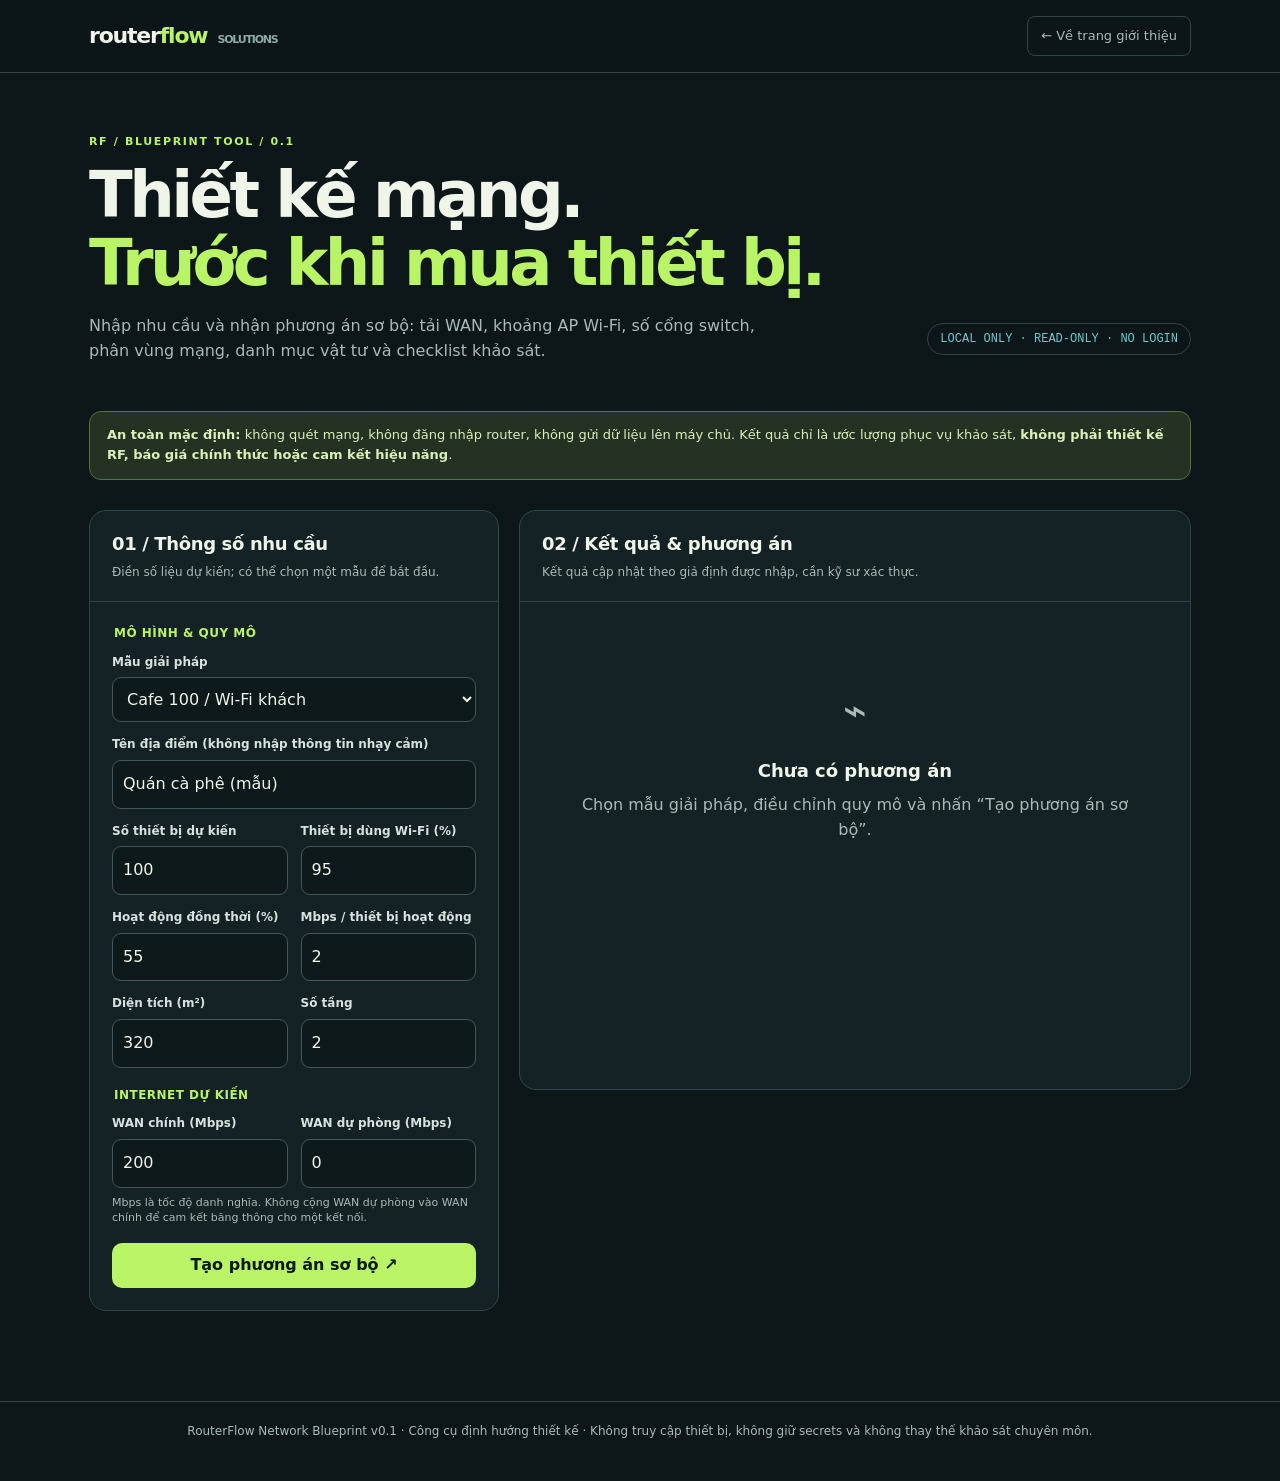
==== blueprint.html @ 82079899 "feat(blueprint): publish browser-only network planning tool" ====
<!doctype html>
<html lang="vi">
<head>
<meta charset="utf-8">
<meta name="viewport" content="width=device-width,initial-scale=1">
<meta name="theme-color" content="#0d1618">
<meta name="description" content="RouterFlow Network Blueprint: mô phỏng phương án WAN, LAN, Wi-Fi và danh mục vật tư theo dữ liệu bạn cung cấp. Công cụ chỉ tính toán cục bộ, không truy cập router.">
<title>Network Blueprint — RouterFlow</title>
<style>
:root{color-scheme:dark;--bg:#0d1618;--paper:#152225;--card:#1c2c30;--line:#33454a;--fg:#eff5e9;--muted:#a9bab7;--accent:#b8f465;--cyan:#67cbd1;--danger:#ffbf96;font-family:Inter,system-ui,-apple-system,"Segoe UI",sans-serif}
*{box-sizing:border-box}html{scroll-behavior:smooth}body{margin:0;background:var(--bg);color:var(--fg);line-height:1.55}
a{color:inherit}a:hover{color:var(--accent)}.wrap{max-width:1150px;margin:auto;padding:0 24px}
header{position:sticky;top:0;background:#0d1618ed;backdrop-filter:blur(14px);border-bottom:1px solid var(--line);z-index:10}
.nav{height:72px;display:flex;align-items:center;justify-content:space-between;gap:16px}.brand{text-decoration:none;font-size:22px;font-weight:850;letter-spacing:-1.2px}.brand b{color:var(--accent)}.nav a.back{font-size:13px;color:var(--muted);text-decoration:none;border:1px solid var(--line);padding:9px 13px;border-radius:8px}
.hero{padding:60px 0 26px;display:flex;justify-content:space-between;align-items:end;gap:24px}.eyebrow{color:var(--accent);letter-spacing:.15em;font-size:11px;font-weight:800;text-transform:uppercase}.hero h1{font-size:clamp(38px,5vw,64px);line-height:1.06;letter-spacing:-.055em;margin:12px 0 16px;max-width:750px}.hero h1 span{color:var(--accent)}.hero p{color:var(--muted);max-width:680px;font-size:16px;margin:0}.hero-tag{font:12px ui-monospace,monospace;color:var(--cyan);border:1px solid var(--line);border-radius:99px;padding:8px 12px;white-space:nowrap;margin-bottom:8px}
.notice{margin:22px 0 30px;border:1px solid #56713b;padding:13px 17px;border-radius:12px;color:#d9f0bb;background:#243123;font-size:13px}
.layout{display:grid;grid-template-columns:410px minmax(0,1fr);gap:20px;align-items:start;padding-bottom:90px}
.panel{background:var(--paper);border:1px solid var(--line);border-radius:17px;overflow:hidden}.panel-head{padding:19px 22px;border-bottom:1px solid var(--line)}.panel-head h2{margin:0;font-size:18px;letter-spacing:-.02em}.panel-head p{margin:6px 0 0;color:var(--muted);font-size:12px}.panel-body{padding:22px}
fieldset{border:0;padding:0;margin:0 0 18px}legend{font-weight:800;margin-bottom:10px;font-size:12px;color:var(--accent);letter-spacing:.04em;text-transform:uppercase}.fields{display:grid;grid-template-columns:1fr 1fr;gap:13px}.field{display:flex;flex-direction:column;gap:6px;min-width:0}.field.full{grid-column:1/-1}
label{font-size:12px;color:#d7e2dd;font-weight:650}input,select{width:100%;border:1px solid #42575a;background:#0d191b;color:var(--fg);font:inherit;padding:11px 10px;border-radius:9px;min-height:44px;outline:0}input:focus,select:focus{border-color:var(--accent);box-shadow:0 0 0 3px #b8f46522}
.hint{font-size:11px;color:var(--muted);line-height:1.35}.btn{border:0;border-radius:10px;min-height:44px;font:inherit;font-weight:800;cursor:pointer;padding:10px 15px}.btn-primary{background:var(--accent);color:#0b1813;width:100%}.btn-primary:hover{background:#d1ff91}.btn-secondary{background:#243638;color:var(--fg);border:1px solid var(--line)}.btn:focus-visible{outline:3px solid var(--cyan);outline-offset:3px}.actions{display:flex;flex-wrap:wrap;gap:8px;margin-top:18px}.actions .btn{flex:1 1 120px;font-size:13px}.error{display:none;background:#492a28;border:1px solid #a3684f;color:#fff0d8;border-radius:8px;padding:12px;margin:0 0 15px;font-size:13px}
.output{min-height:580px}.empty{padding:55px 32px;text-align:center;color:var(--muted)}.empty .glyph{font-size:40px;display:block;margin-bottom:16px}.empty strong{display:block;color:var(--fg);font-size:18px;margin-bottom:8px}
.output-view{display:none}.output-view.show{display:block}.kpis{display:grid;grid-template-columns:repeat(3,1fr);gap:10px;margin-bottom:20px}.kpi{border:1px solid var(--line);background:var(--card);border-radius:11px;padding:14px}.kpi strong{display:block;font-size:25px;font-weight:850;letter-spacing:-.04em}.kpi small{display:block;color:var(--muted);font-size:11px}
.draft{display:inline-flex;gap:6px;align-items:center;border:1px solid #786443;border-radius:99px;background:#3b3322;color:#ffd6a0;font-size:11px;padding:4px 9px;font-weight:750}
.result-title{font-size:25px;line-height:1.2;letter-spacing:-.03em;margin:10px 0 4px}.result-sub{color:var(--muted);font-size:12px;margin:0 0 20px}.section-title{margin:21px 0 10px;font-size:12px;letter-spacing:.12em;color:var(--cyan);font-weight:800}
.topology{border:1px solid var(--line);background:#101b1d;border-radius:12px;padding:16px;margin-bottom:6px;text-align:center}.topo-line{font-size:11px;letter-spacing:.02em;color:var(--muted)}.topo-core{display:flex;gap:9px;justify-content:center;flex-wrap:wrap;margin-top:10px}.topo-node{padding:7px 10px;border:1px solid #4a706a;border-radius:7px;background:#1c3433;font-size:12px;font-weight:750}.topo-node.accent{border-color:#9bc35e;color:var(--accent)}
.tags{display:flex;flex-wrap:wrap;gap:7px}.tag{padding:6px 9px;border-radius:6px;border:1px solid var(--line);font-size:11px;color:#cfddd8;background:var(--card)}
table{width:100%;border-collapse:collapse;font-size:12px}th{color:var(--muted);text-align:left;font-weight:600;padding:8px 5px;border-bottom:1px solid var(--line)}td{padding:11px 5px;border-bottom:1px solid #2c3d40;vertical-align:top}td:nth-child(2){white-space:nowrap;font-weight:850;color:var(--accent)}td small{color:var(--muted);display:block}.money{font-size:23px;color:var(--accent);font-weight:850;letter-spacing:-.035em}.bullets{margin:0;padding-left:19px;color:#d8dfd9;font-size:12px}.bullets li{margin-bottom:7px}.bullets.warning li::marker{color:var(--danger)}
.report{white-space:pre-wrap;overflow-wrap:anywhere;background:#101b1d;padding:18px;border-radius:8px;border:1px solid var(--line);color:#cddbd3;font-size:11px;line-height:1.65;max-height:260px;overflow:auto}
footer{padding:20px 0 40px;text-align:center;font-size:12px;color:var(--muted);border-top:1px solid var(--line)}
@media(max-width:850px){.layout{grid-template-columns:1fr}.hero{padding-top:42px}.hero-tag{display:none}.empty{padding:28px}}
@media(max-width:460px){.wrap{padding:0 14px}.nav{height:62px}.hero h1{font-size:39px}.panel-body{padding:16px}.fields{gap:11px}.kpi{padding:10px}.kpi strong{font-size:21px}.kpi small{font-size:10px}.actions .btn{flex:1 1 100%}}
@media print{*{color:#111!important;background:#fff!important;box-shadow:none!important}header,.hero,.notice,.input-panel,.actions,footer,.empty{display:none!important}.wrap{max-width:none;padding:0}.layout{display:block}.panel{border:0}.panel-head{display:none}.output-view{display:block!important}.report{max-height:none;overflow:visible;border:0;padding:0;font-size:10px;white-space:pre-wrap}.output-view>*:not(.report){display:none!important}body{font-family:Arial,sans-serif}@page{size:A4;margin:17mm}}
</style>
<script defer src="./assets/blueprint-engine.js"></script>
</head>
<body>
<header><div class="wrap nav"><a class="brand" href="./index.html">router<b>flow</b><span style="color:#8caaa4;font-size:11px;font-weight:600;margin-left:10px">SOLUTIONS</span></a><a href="./index.html" class="back">← Về trang giới thiệu</a></div></header>
<main class="wrap">
<section class="hero"><div><div class="eyebrow">RF / Blueprint Tool / 0.1</div><h1>Thiết kế mạng.<br><span>Trước khi mua thiết bị.</span></h1><p>Nhập nhu cầu và nhận phương án sơ bộ: tải WAN, khoảng AP Wi-Fi, số cổng switch, phân vùng mạng, danh mục vật tư và checklist khảo sát.</p></div><div class="hero-tag">LOCAL ONLY · READ-ONLY · NO LOGIN</div></section>
<div class="notice" role="note"><strong>An toàn mặc định:</strong> không quét mạng, không đăng nhập router, không gửi dữ liệu lên máy chủ. Kết quả chỉ là ước lượng phục vụ khảo sát, <strong>không phải thiết kế RF, báo giá chính thức hoặc cam kết hiệu năng</strong>.</div>
<div class="layout">
<section class="panel input-panel" aria-labelledby="inputTitle">
 <div class="panel-head"><h2 id="inputTitle">01 / Thông số nhu cầu</h2><p>Điền số liệu dự kiến; có thể chọn một mẫu để bắt đầu.</p></div>
 <div class="panel-body">
 <form id="blueprintForm" novalidate>
  <fieldset><legend>Mô hình & quy mô</legend><div class="fields">
    <div class="field full"><label for="scenario">Mẫu giải pháp</label><select id="scenario" name="scenario"><option value="cafe">Cafe 100 / Wi-Fi khách</option><option value="live">LiveGuard / Studio livestream</option><option value="device">DeviceGrid / Lab nhiều thiết bị</option><option value="agency">AgencyNet / Văn phòng</option></select></div>
    <div class="field full"><label for="site">Tên địa điểm (không nhập thông tin nhạy cảm)</label><input id="site" name="site" maxlength="80" value="Quán cà phê (mẫu)" autocomplete="off"></div>
    <div class="field"><label for="devices">Số thiết bị dự kiến</label><input id="devices" name="devices" type="number" min="1" max="2000" step="1" value="100"></div>
    <div class="field"><label for="wifiPercent">Thiết bị dùng Wi-Fi (%)</label><input id="wifiPercent" name="wifiPercent" type="number" min="0" max="100" step="1" value="95"></div>
    <div class="field"><label for="activePercent">Hoạt động đồng thời (%)</label><input id="activePercent" name="activePercent" type="number" min="10" max="100" step="1" value="55"></div>
    <div class="field"><label for="mbpsPerActive">Mbps / thiết bị hoạt động</label><input id="mbpsPerActive" name="mbpsPerActive" type="number" min=".2" max="50" step=".1" value="2"></div>
    <div class="field"><label for="areaM2">Diện tích (m²)</label><input id="areaM2" name="areaM2" type="number" min="20" max="30000" step="1" value="320"></div>
    <div class="field"><label for="floors">Số tầng</label><input id="floors" name="floors" type="number" min="1" max="30" step="1" value="2"></div>
   </div></fieldset>
  <fieldset><legend>Internet dự kiến</legend><div class="fields">
    <div class="field"><label for="wanMain">WAN chính (Mbps)</label><input id="wanMain" name="wanMain" type="number" min="1" max="100000" step="1" value="200"></div>
    <div class="field"><label for="wanBackup">WAN dự phòng (Mbps)</label><input id="wanBackup" name="wanBackup" type="number" min="0" max="100000" step="1" value="0"></div>
   </div><div class="hint" style="margin-top:8px">Mbps là tốc độ danh nghĩa. Không cộng WAN dự phòng vào WAN chính để cam kết băng thông cho một kết nối.</div></fieldset>
  <div class="error" id="errors" role="alert" aria-live="assertive"></div>
  <button type="submit" class="btn btn-primary">Tạo phương án sơ bộ ↗</button>
 </form></div>
</section>
<section class="panel output" aria-labelledby="outputTitle"><div class="panel-head"><h2 id="outputTitle">02 / Kết quả & phương án</h2><p>Kết quả cập nhật theo giả định được nhập, cần kỹ sư xác thực.</p></div><div class="panel-body">
<div class="empty" id="empty"><span class="glyph">⌁</span><strong>Chưa có phương án</strong>Chọn mẫu giải pháp, điều chỉnh quy mô và nhấn “Tạo phương án sơ bộ”.</div>
<div class="output-view" id="output" aria-live="polite">
 <span class="draft">● BẢN NHÁP · CẦN KỸ SƯ DUYỆT</span><h2 class="result-title" id="resultTitle"></h2><p class="result-sub" id="resultSub"></p>
 <div class="kpis"><div class="kpi"><small>Hoạt động đồng thời</small><strong id="metricActive">—</strong></div><div class="kpi"><small>WAN hoạch định</small><strong id="metricWan">—</strong><small>Mbps / giả định 70% tải</small></div><div class="kpi"><small>AP dự kiến</small><strong id="metricAp">—</strong><small>Chờ khảo sát RF</small></div></div>
 <div class="section-title">SƠ ĐỒ PHÂN ĐOẠN SƠ BỘ</div><div class="topology"><div class="topo-line" id="topologyLabel"></div><div class="topo-core"><span class="topo-node accent">ROUTER / FIREWALL</span><span class="topo-node">SWITCH MANAGED</span><span class="topo-node">VLAN / AP / LAN</span></div></div><div class="section-title">NHÓM MẠNG GỢI Ý</div><div class="tags" id="segments"></div>
 <div class="section-title">DANH MỤC VẬT TƯ ĐỊNH HƯỚNG</div><table><thead><tr><th>Hạng mục / điều kiện</th><th>Số lượng</th></tr></thead><tbody id="bom"></tbody></table>
 <div class="section-title">PHÍ DỊCH VỤ THAM KHẢO</div><div class="money" id="fees"></div><p class="hint">Chưa bao gồm phần cứng, thi công, ISP và thuế. Không phải báo giá.</p>
 <div class="section-title">CẦN XÁC MINH</div><ul class="bullets warning" id="warnings"></ul>
 <div class="section-title">CHECKLIST KỸ SƯ</div><ul class="bullets" id="checkpoints"></ul>
 <div class="section-title">BẢN ĐỀ XUẤT CÓ THỂ SAO CHÉP</div><pre class="report" id="report" tabindex="0"></pre>
 <div class="actions"><button type="button" id="print" class="btn btn-primary">In / Lưu PDF</button><button type="button" id="copy" class="btn btn-secondary">Sao chép</button><button type="button" id="download" class="btn btn-secondary">Lưu .txt</button></div>
 <p class="hint" style="margin-top:12px">Dữ liệu chỉ xử lý trong trình duyệt; xuất PDF bằng tính năng In → Save as PDF của hệ điều hành. Không có chức năng gửi lead tự động.</p>
</div>
</div></section>
</div></main>
<footer><div class="wrap">RouterFlow Network Blueprint v0.1 · Công cụ định hướng thiết kế · Không truy cập thiết bị, không giữ secrets và không thay thế khảo sát chuyên môn.</div></footer>
<script>
window.addEventListener('DOMContentLoaded',()=>{
 const api=window.RouterFlowBlueprint;
 if(!api){document.getElementById('errors').textContent='Không tải được bộ tính toán. Vui lòng thử tải lại trang.';document.getElementById('errors').style.display='block';return;}
 const form=document.getElementById('blueprintForm');
 const el=id=>document.getElementById(id);
 let latest=null;
 function preset(name){const p=api.PRESETS[name];if(!p)return;for(const [key,val]of Object.entries(p)){const control=form.elements.namedItem(key);if(control)control.value=String(val)}}
 el('scenario').addEventListener('change',e=>preset(e.target.value));
 function list(container,items){container.replaceChildren();for(const value of items){const li=document.createElement('li');li.textContent=value;container.append(li)}}
 form.addEventListener('submit',e=>{
   e.preventDefault();
   const raw=Object.fromEntries(new FormData(form).entries());
   const result=api.design(raw);
   if(!result.ok){latest=null;el('errors').style.display='block';el('errors').textContent=result.errors.join(' ');el('output').classList.remove('show');el('empty').style.display='block';return;}
   latest=result;el('errors').style.display='none';el('empty').style.display='none';el('output').classList.add('show');
   const s=result.summary;
   el('resultTitle').textContent=result.site;
   el('resultSub').textContent=result.name+' · Wi-Fi '+s.wifiDevices+' thiết bị · LAN '+s.wiredDevices+' thiết bị';
   el('metricActive').textContent=String(s.activeDevices);
   el('metricWan').textContent=String(s.wanPlanningMbps);
   el('metricAp').textContent=s.apRange.join('–');
   el('topologyLabel').textContent=result.topology;
   const segments=el('segments');segments.replaceChildren();
   for(const name of result.segments){const span=document.createElement('span');span.className='tag';span.textContent=name;segments.append(span);}
   const tbody=el('bom');tbody.replaceChildren();
   for(const item of result.bom){const row=document.createElement('tr');const a=document.createElement('td');a.textContent=item.name;const small=document.createElement('small');small.textContent=item.note;a.append(small);const b=document.createElement('td');b.textContent=item.qty;row.append(a,b);tbody.append(row);}
   el('fees').textContent=api.money(result.service.low)+' – '+api.money(result.service.high);
   list(el('warnings'),result.warnings);list(el('checkpoints'),result.checkpoints);
   el('report').textContent=api.asText(result);
 });
 el('print').addEventListener('click',()=>{if(latest)window.print()});
 el('copy').addEventListener('click',async()=>{if(!latest)return;try{await navigator.clipboard.writeText(api.asText(latest));el('copy').textContent='✓ Đã sao chép';}catch{el('report').focus();el('copy').textContent='Chọn nội dung để sao chép';}});
 el('download').addEventListener('click',()=>{if(!latest)return;const blob=new Blob([api.asText(latest)],{type:'text/plain;charset=utf-8'});const url=URL.createObjectURL(blob);const a=document.createElement('a');a.href=url;a.download='routerflow-blueprint.txt';a.click();setTimeout(()=>URL.revokeObjectURL(url),1000);});
});
</script>
</body></html>
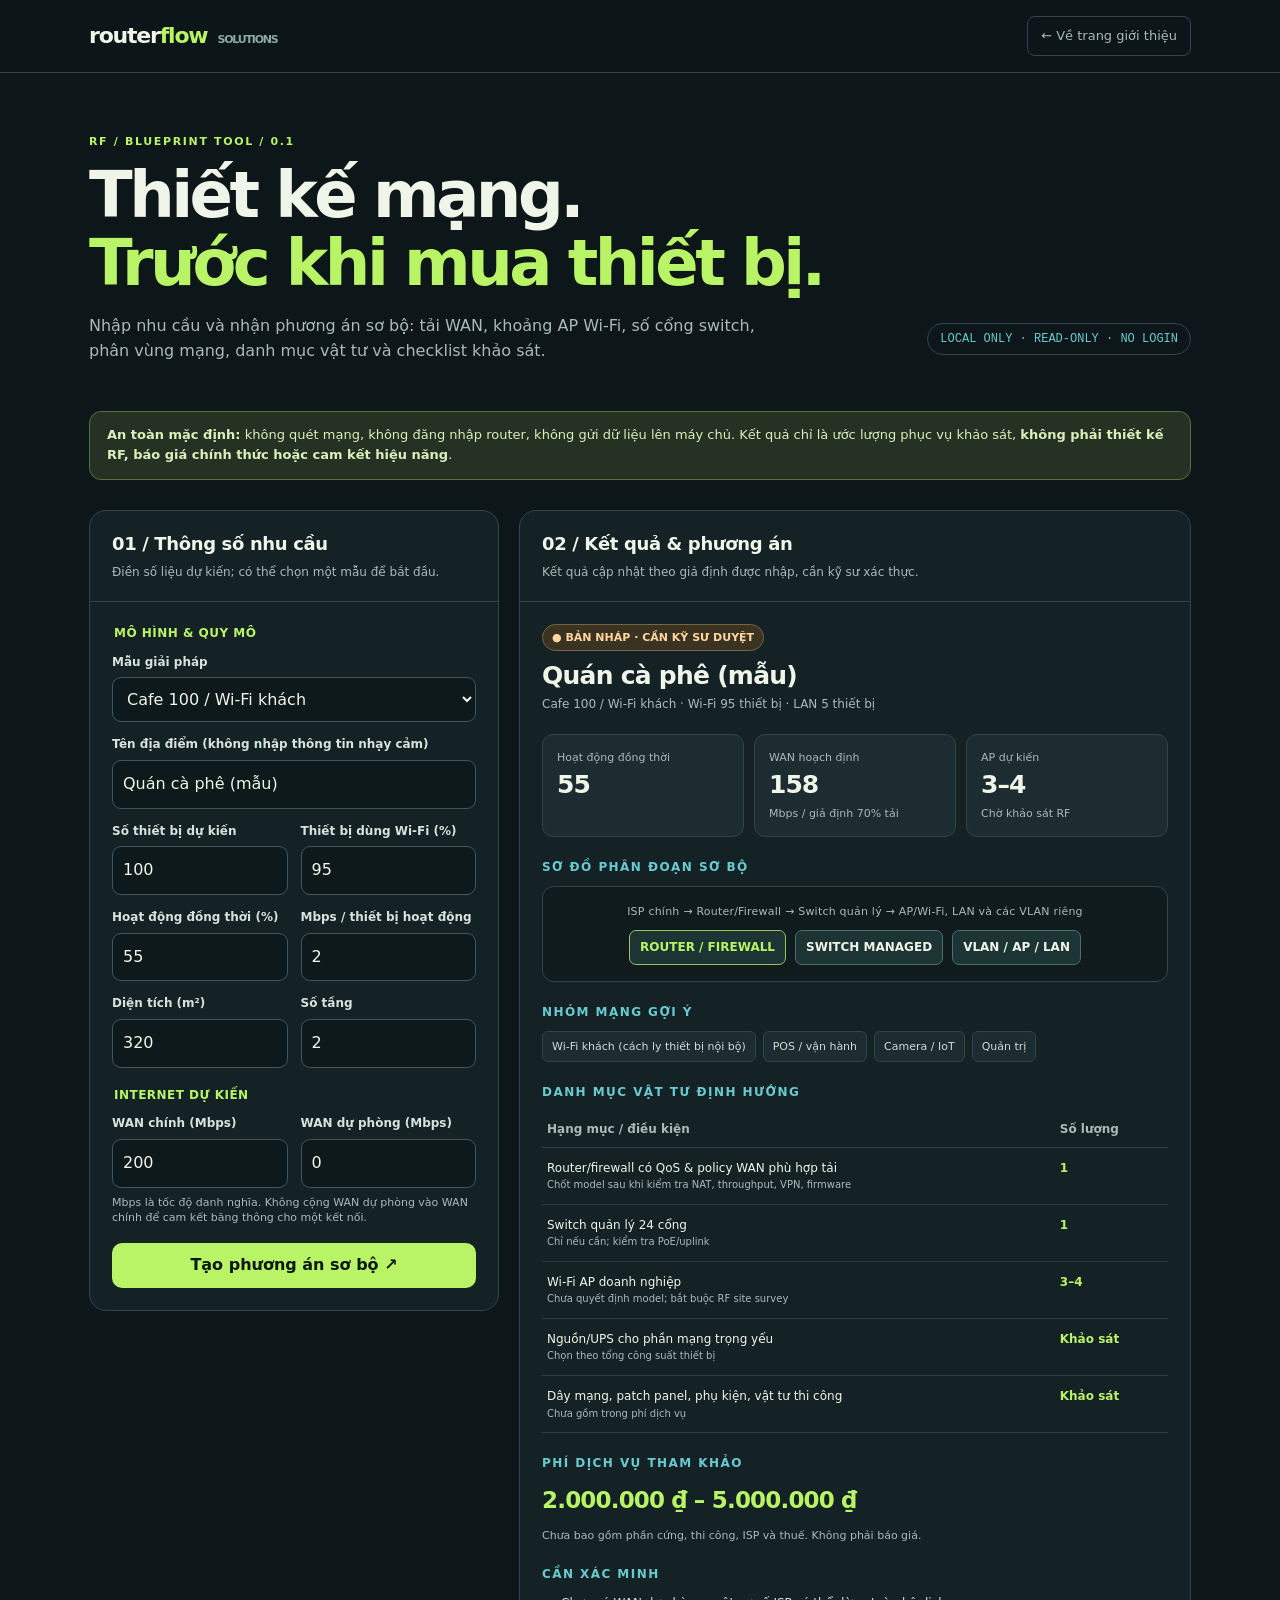
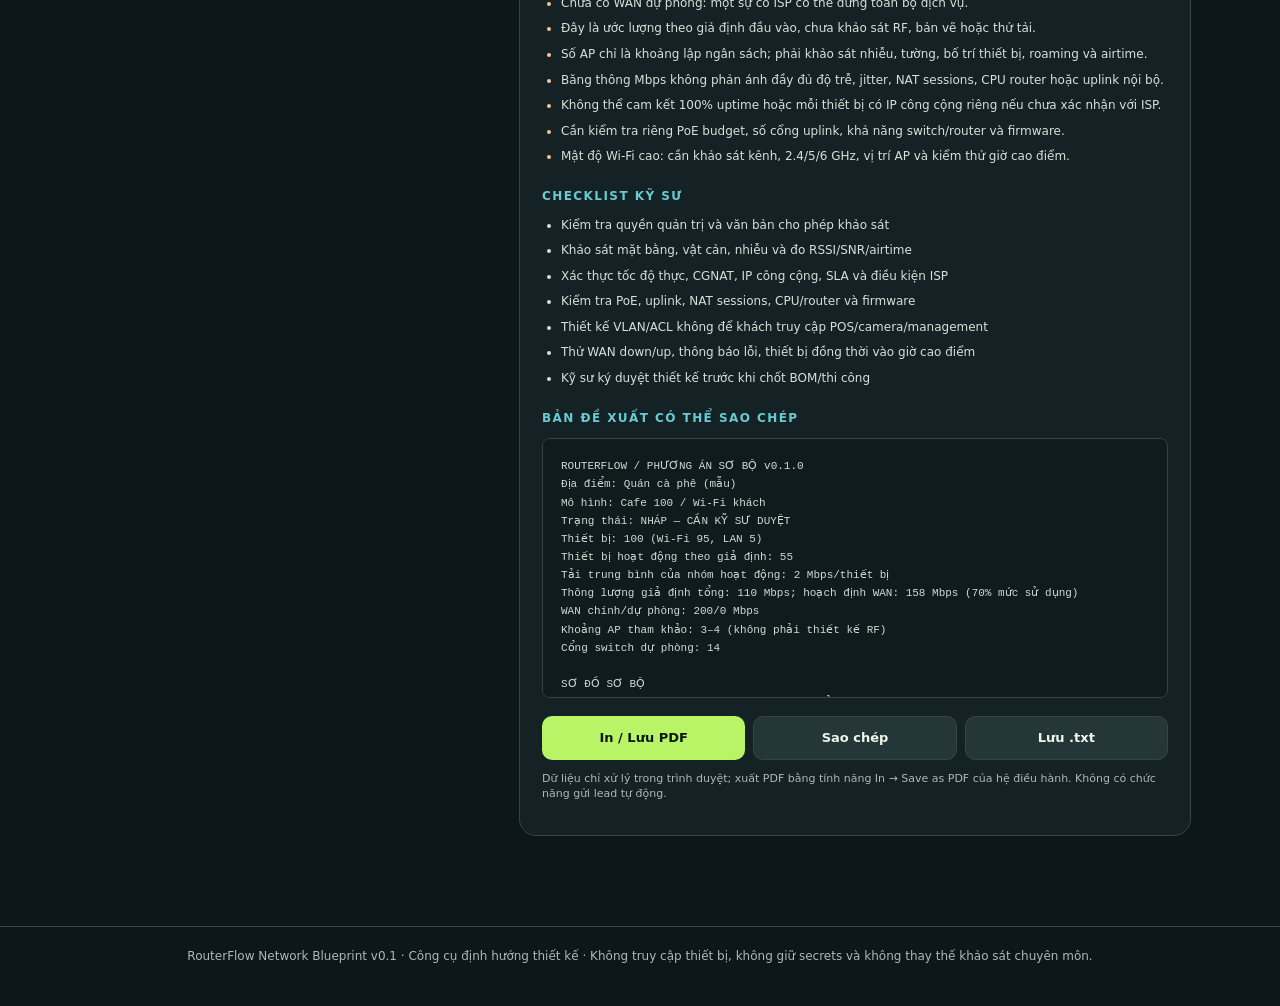
==== commit 1599ee3a: "ux(blueprint): show cafe sample draft on first page load" ====
--- a/blueprint.html
+++ b/blueprint.html
@@ -113,6 +113,7 @@
  el('print').addEventListener('click',()=>{if(latest)window.print()});
  el('copy').addEventListener('click',async()=>{if(!latest)return;try{await navigator.clipboard.writeText(api.asText(latest));el('copy').textContent='✓ Đã sao chép';}catch{el('report').focus();el('copy').textContent='Chọn nội dung để sao chép';}});
  el('download').addEventListener('click',()=>{if(!latest)return;const blob=new Blob([api.asText(latest)],{type:'text/plain;charset=utf-8'});const url=URL.createObjectURL(blob);const a=document.createElement('a');a.href=url;a.download='routerflow-blueprint.txt';a.click();setTimeout(()=>URL.revokeObjectURL(url),1000);});
+ form.requestSubmit(); // Show a clearly marked draft sample on first visit.
 });
 </script>
 </body></html>
